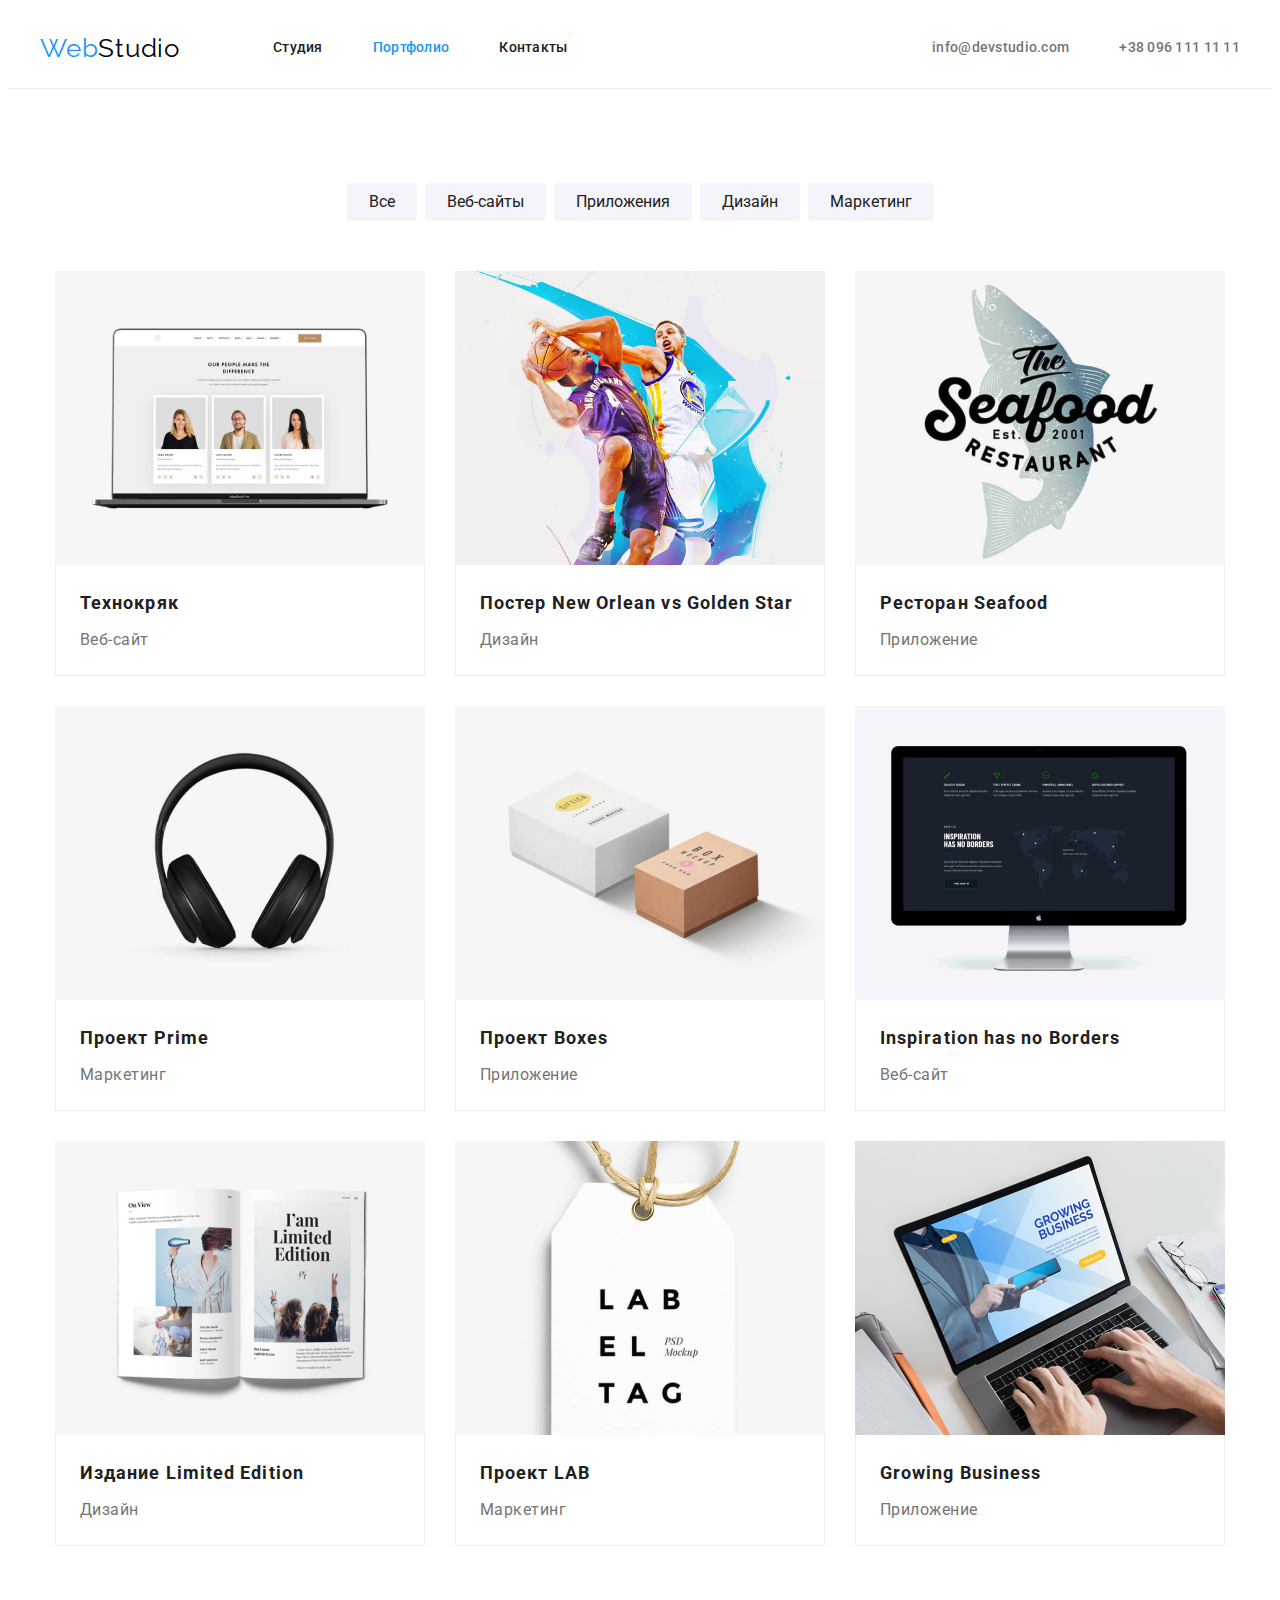
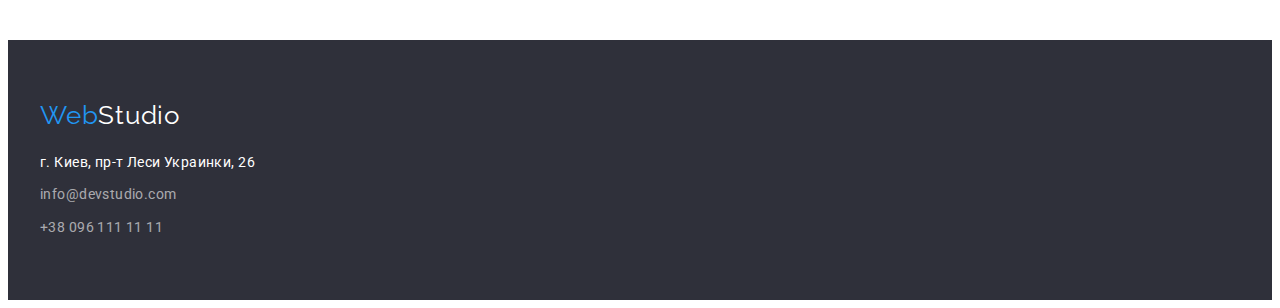
==== portfolio.html @ bc1246f4 "Files from previous homework" ====
<!DOCTYPE html>
<html lang="ru">

<head>
    <meta charset="UTF-8">
    <meta http-equiv="X-UA-Compatible" content="IE=edge">
    <meta name="viewport" content="width=device-width, initial-scale=1.0">
    <title>Webstudio</title>
    <link rel="stylesheet" href="https://cdnjs.cloudflare.com/ajax/libs/modern-normalize/1.0.0/modern-normalize.min.css"
        integrity="sha512-ISS7cAi1PEhQ8jnbJpJZMd29NlhNj4AWYyLOSp2CE/CsHxTCu+r+t0D2yoJudVrd0/8fTVPUVDzY5Tvli75u/g=="
        crossorigin="anonymous" />
    <link rel="preconnect" href="https://fonts.gstatic.com">
    <link href="https://fonts.googleapis.com/css2?family=Raleway:wght@700&family=Roboto:wght@400;500;700;900&display=swap"
        rel="stylesheet">
    <link rel="stylesheet" href="./css/styles.css">
</head>

<body>
    <header class="header">
        <!-- Navigation section -->
        <div class="header-container container">
            <nav class="navigation">
                <a class="logo link" lang="en" href="/">Web<span class="logo-top">Studio</span></a>
    
                <ul class="menu list">
                    <li class="menu-item current"><a class="menu-link link" href="./index.html">Студия</a></li>
                    <li class="menu-item current"><a class="menu-link link current" href="./portfolio.html">Портфолио</a></li>
                    <li class="menu-item current"><a class="menu-link link" href="">Контакты</a></li>
                </ul>
            </nav>
    
            <!-- Contact section -->
            <ul class="header-contacts list">
                <li class="header-contact-list"><a class="menu-link header-contact-links link"
                        href="mailto:info@devstudio.com">info@devstudio.com</a></li>
                <li class="header-contact-list"><a class="menu-link header-contact-links link" href="tel:+380961111111">+38
                        096 111 11 11</a></li>
            </ul>
        </div>
    </header>

    <main>
        <section class="section">
            <h1 class="visually-hidden">Фильтры</h1>
            <div class="portfolio-section container">
                <!-- Radio button section -->
                <ul class="radio-buttons-list list">
                    <li class="radio-button-item"><button class="r-button buttons" type="button">Все</button></li>
                    <li class="radio-button-item"><button class="r-button buttons" type="button">Веб-сайты</button></li>
                    <li class="radio-button-item"><button class="r-button buttons" type="button">Приложения</button></li>
                    <li class="radio-button-item"><button class="r-button buttons" type="button">Дизайн</button></li>
                    <li class="radio-button-item"><button class="r-button buttons" type="button">Маркетинг</button></li>
                </ul>

                <!-- Portfolio section -->
                    <ul class="portfolio-list list">
                        <li class="portfolio-item">
                            <a class="portfolio-link link" href="">
                                <img src="./images/portfolio/techno.jpg" alt="Технокряк" width="370" height="295">
                                    <div class="description">
                                        <h2 class="portfolio-title">Технокряк</h2>
                                        <p class="portfolio-p">Веб-сайт</p>
                                    </div>
                            </a>
                        </li>
                        <li class="portfolio-item">
                            <a class="portfolio-link link" href="">
                                <img src="./images/portfolio/poster.jpg" alt="Постер" width="370" height="295">
                                    <div class="description">
                                        <h2 class="portfolio-title">Постер New Orlean vs Golden Star</h2>
                                        <p class="portfolio-p">Дизайн</p>
                                    </div>
                            </a>
                        </li>
                        <li class="portfolio-item">
                            <a class="portfolio-link link" href="">
                                <img src="./images/portfolio/seafood.jpg" alt="Морская еда" width="370" height="295">
                                    <div class="description">
                                        <h2 class="portfolio-title">Ресторан Seafood</h2>
                                        <p class="portfolio-p">Приложение</p>
                                    </div>
                                    </a>
                        </li>
                        <li class="portfolio-item">
                            <a class="portfolio-link link" href="">
                                <img src="./images/portfolio/headphones.jpg" alt="Наушники" width="370" height="295">
                                    <div class="description">
                                        <h2 class="portfolio-title">Проект Prime</h2>
                                        <p class="portfolio-p">Маркетинг</p>
                                    </div>
                                    </a>
                        </li>
                        <li class="portfolio-item">
                            <a class="portfolio-link link" href="">
                                <img src="./images/portfolio/box.jpg" alt="Коробки" width="370" height="295">
                                    <div class="description">
                                        <h2 class="portfolio-title">Проект Boxes</h2>
                                        <p class="portfolio-p">Приложение</p>
                                    </div>
                            </a>
                        </li>
                        <li class="portfolio-item">
                            <a class="portfolio-link link" href="">
                                <img src="./images/portfolio/tv.jpg" alt="Телевизор" width="370" height="295">
                                    <div class="description">
                                        <h2 class="portfolio-title">Inspiration has no Borders</h2>
                                        <p class="portfolio-p">Веб-сайт</p>
                                    </div>
                            </a>
                        </li>
                        <li class="portfolio-item">
                            <a class="portfolio-link link" href="">
                                <img src="./images/portfolio/book.jpg" alt="Книга" width="370" height="295">
                                    <div class="description">
                                        <h2 class="portfolio-title">Издание Limited Edition</h2>
                                        <p class="portfolio-p">Дизайн</p>
                                    </div>
                            </a>
                        </li>
                        <li class="portfolio-item">
                            <a class="portfolio-link link" href="">
                                <img src="./images/portfolio/tag.jpg" alt="Тег" width="370" height="295">
                                    <div class="description">
                                        <h2 class="portfolio-title">Проект LAB</h2>
                                        <p class="portfolio-p">Маркетинг</p>
                                    </div>
                            </a>
                        </li>
                        <li class="portfolio-item">
                            <a class="portfolio-link link" href="">
                                <img src="./images/portfolio/laptop.jpg" alt="Лаптоп" width="370" height="295">
                                    <div class="description">
                                        <h2 class="portfolio-title">Growing Business</h2>
                                        <p class="portfolio-p">Приложение</p>
                                    </div>                               
                            </a>
                        </li>
                    </ul>
            </div>
        </section>

    </main>

    <footer class="footer">
        <div class="container footer-container">
            <a class="logo link" lang="en" href="/">Web<span class="logo-bottom">Studio</span></a>

            <!-- Address section -->
            <address class="address">
                <p class="p-footer">г. Киев, пр-т Леси Украинки, 26</p>
                <ul class="list footer-margin">
                    <li>
                        <a class="footer-contact-links link" href="mailto:info@devstudio.com">info@devstudio.com</a>
                    </li>
                    <li class="footer-margin">
                        <a class="footer-contact-links link" href="tel:+380961111111">+38 096 111 11 11</a>
                    </li>
                </ul>
            </address>
        </div>
    </footer>

</body>
</html>
---- css/styles.css ----
h1,
h2,
h3,
h4,
h5,
h6,
p {
  margin-top: 0;
  margin-bottom: 0;
}

ul,
ol {
  margin-bottom: 0;
  margin-top: 0;
  padding-left: 0;
}

img {
  display: block;
  max-width: 100%;
  height: auto;
}

:root {
  /* fonts */
  --primary-font: "Roboto", sans-serif;
  --secondary-font: "Raleway", sans-serif;
  --main-font-size: 14px;
  --secondary-font-size: 16px;
  /* colors */
  --primary-text-color: #212121;
  --secondary-text-color: #757575;
  --h1-button-text-color: #ffffff;
  --accent-color: #2196f3;
  --background-color: #e5e5e5;
  --hero-footer-background: #2f303a;
  --radio-button-section-background: #f5f4fa;
  --footer-contact-link-color: rgba(255, 255, 255, 0.6);
  --logo-top-color: #000000;
  --header-border-color: #ececec;
  --button-shaddow: 0px 4px 4px rgba(0, 0, 0, 0.15);
}

body {
  font-family: var(--primary-font);
  font-size: var(--main-font-size);
  color: var(--background-color);
}

/* ======== COMPONENTS ======== */

.list {
  list-style-type: none;
}

.link {
  text-decoration: none;
}

.section {
  padding-top: 94px;
  padding-bottom: 94px;
}

.margins:not(:last-child) {
  margin-right: 30px;
}

.visually-hidden {
  position: absolute;
  width: 1px;
  height: 1px;
  margin: -1px;
  border: 0;
  padding: 0;

  white-space: nowrap;
  clip-path: inset(100%);
  clip: rect(0 0 0 0);
  overflow: hidden;
}

/* ======== END COMPONENTS ======== */

/* HEADER */

.header {
  border-bottom: 1px solid var(--header-border-color);
  background-color: var(--h1-button-text-color);
}

.container {
  margin: 0 auto;
  width: 1200px;
  padding-left: 15px;
  padding-right: 15px;
}

.header-container {
  display: flex;
  align-items: center;
  justify-content: space-between;
}

/* ======== LOGO ======== */

.logo {
  font-family: var(--secondary-font);
  font-size: 26px;
  line-height: 1.19;
  letter-spacing: 0.03em;
  margin-right: 93px;
  color: var(--accent-color);
}

.footer-container > .logo {
  margin-right: 0;
}

.logo-top {
  color: var(--logo-top-color);
}

.logo-bottom {
  color: var(--h1-button-text-color);
}

/* ======== END LOGO ======== */

/* ======== NAVIGATION ======== */

.navigation {
  display: flex;
  align-items: center;
}

.menu {
  display: flex;
  align-items: center;
}

.menu-link {
  display: block;
  font-family: var(--primary-font);
  font-weight: 500;
  line-height: 1.14;
  letter-spacing: 0.02em;
  padding: 32px 0;
  color: var(--primary-text-color);
}

.menu-item:not(:last-child) {
  margin-right: 50px;
}

.menu-link:hover,
.menu-link:focus {
  color: var(--accent-color);
}

.menu-item .link.current {
  color: var(--accent-color);
}

/* ======== CONTACTS ======== */

.header-contacts {
  display: flex;
}

.header-contact-list:not(:last-child) {
  margin-right: 50px;
}

.header-contact-links {
  color: var(--secondary-text-color);
}

/* ======== END CONTACTS ======== */
/* END HEADER */

/* ======== BUTTONS ======== */

.buttons {
  font-family: inherit;
  font-size: var(--secondary-font-size);
  border-radius: 4px;
}

.button:hover,
.button:focus {
  color: var(--accent-color);
}

/* ======== END BUTTONS ======== */

/* ======== HERO SECTION ======== */

.hero > .container {
  display: flex;
  flex-direction: column;
  justify-content: center;
  align-items: center;
}

.hero {
  /* display: flex;
  justify-content: center;
  text-align: center;
  align-items: center; */
  padding-top: 200px;
  padding-bottom: 200px;
  background: var(--hero-footer-background);
}

/* .hero > .container {
  display: block;
} */

.hero-title {
  width: 696px;
  font-weight: 900;
  font-size: 44px;
  line-height: 1.4;
  text-align: center;
  letter-spacing: 0.06em;
  text-transform: uppercase;
  color: var(--h1-button-text-color);
}

.modal-btn {
  line-height: 1.88;
  letter-spacing: 0.06em;
  padding: 10px 32px;
  margin-top: 30px;

  border-radius: 4px;
  color: var(--h1-button-text-color);
  background: var(--accent-color);
  box-shadow: var(--button-shaddow);
  border: none;
}

/* ======== END HERO SECTION ======== */

/* ======== ADVANTAGE SECTION ======== */

.advantages-list {
  display: flex;
  flex-wrap: wrap;
  align-items: center;
  justify-content: center;
}

.advantages-item {
  width: 270px;
}

.advantages-title {
  line-height: 1.14;
  letter-spacing: 0.03em;
  text-transform: uppercase;
  color: var(--primary-text-color);
}

.advantages-text {
  line-height: 1.7;
  letter-spacing: 0.03em;
  margin-top: 10px;
  color: var(--secondary-text-color);
}
/* ======== END ADVANTAGE SECTION ======== */

/* ======== TASK SECTION ======== */

.task {
  padding-bottom: 94px;
}

.task-title {
  font-size: 36px;
  line-height: 1.17;
  letter-spacing: 0.03em;
  text-align: center;
  color: var(--primary-text-color);
}

.task-list {
  display: flex;
  flex-wrap: wrap;
  justify-content: center;
  margin-left: auto;
  margin-right: auto;
  margin-top: 50px;
}

.task-item {
  width: 370px;
}

/* ======== OUR TEAM SECTION ======== */

.our-team-section {
  background: var(--radio-button-section-background);
}

.card-team-description {
  padding-top: 30px;
  padding-bottom: 30px;
}

.our-team-title {
  font-size: 36px;
  line-height: 1.17;
  letter-spacing: 0.03em;
  text-align: center;
  margin-bottom: 50px;
  color: var(--primary-text-color);
}

.team-list {
  display: flex;
  flex-wrap: wrap;
  justify-content: center;
  align-items: center;
  margin-left: -30px;
  margin-top: -30px;
}

.team-item {
  width: 270px;
  margin-left: 30px;
  margin-top: 30px;
  background-color: var(--h1-button-text-color);
  box-shadow: 0px 1px 3px rgba(0, 0, 0, 0.12), 0px 1px 1px rgba(0, 0, 0, 0.14),
    0px 2px 1px rgba(0, 0, 0, 0.2);
  border-radius: 0px 0px 4px 4px;
}

.team-text {
  font-size: var(--secondary-font-size);
  line-height: 1.19;
  text-align: center;
  letter-spacing: 0.03em;
}

.team-title-name {
  font-weight: 500;
  color: var(--primary-text-color);
}

.team-description {
  margin-top: 10px;
  color: var(--secondary-text-color);
}
/* ======== END OUR TEAM SECTION ======== */

/* ======== FOOTER ======== */

.footer {
  background: var(--hero-footer-background);
}

.footer-container {
  padding: 60px 15px;
}

.address {
  margin-top: 20px;
  font-style: normal;
}

.footer-margin {
  margin-top: 9px;
}

.p-footer {
  line-height: 1.7;
  letter-spacing: 0.03em;
  color: var(--h1-button-text-color);
}

.footer-contact-links {
  line-height: 1.7;
  letter-spacing: 0.03em;
  margin-top: 9px;
  color: var(--footer-contact-link-color);
}

.footer-contact-links:hover,
.footer-contact-links:focus {
  color: var(--accent-color);
}

/* ======== END FOOTER ======== */

/* PORTTFOLIO CSS */
/* ======== Radio button section ======== */

.radio-buttons-list {
  display: flex;
  flex-wrap: wrap;
  justify-content: center;
}

/* .radio-button-item {
  display: inline;
} */

.radio-button-item:not(:last-child) {
  margin-right: 8px;
}

.r-button {
  cursor: pointer;
  line-height: 1.63;
  padding: 6px 22px;
  background: var(--radio-button-section-background);
  border: none;
  color: var(--primary-text-color);
}

.r-button:hover,
.r-button:focus {
  background: var(--accent-color);
  color: var(--h1-button-text-color);
}

.r-button .link:active,
.r-button .link:visited {
  color: var(--accent-color);
}

/* ======== Radio button section END ======== */

/* ======== Portfolio section ======== */

.portfolio-section {
  display: flex;
  justify-content: center;
  flex-direction: column;
  align-items: center;
}

.portfolio-list {
  display: flex;
  flex-wrap: wrap;
  justify-content: center;
  flex-basis: calc((100% - 60px) / 3);
  margin-top: 50px;
}

.portfolio-item {
  width: 370px;
  margin-right: 30px;
  margin-bottom: 30px;
}

.portfolio-item:nth-child(3n) {
  margin-right: 0;
}

.portfolio-item:nth-last-child(-n + 3) {
  margin-bottom: 0;
}

.description {
  padding: 20px 24px;
  border: 1px solid #eeeeee;
  border-top: none;
}

.portfolio-title {
  color: var(--primary-text-color);
  font-weight: 700px;
  font-size: 18px;
  line-height: 2;
  letter-spacing: 0.06em;
}

.portfolio-p {
  margin-top: 4px;
  font-size: var(--secondary-font-size);
  line-height: 1.87;
  letter-spacing: 0.03em;
  color: var(--secondary-text-color);
}

/* width: 1200px;
  padding-left: 15px;
  padding-right: 15px;
  margin-left: auto;
  margin-right: auto; */

/* ======== Portfolio section END ======== */
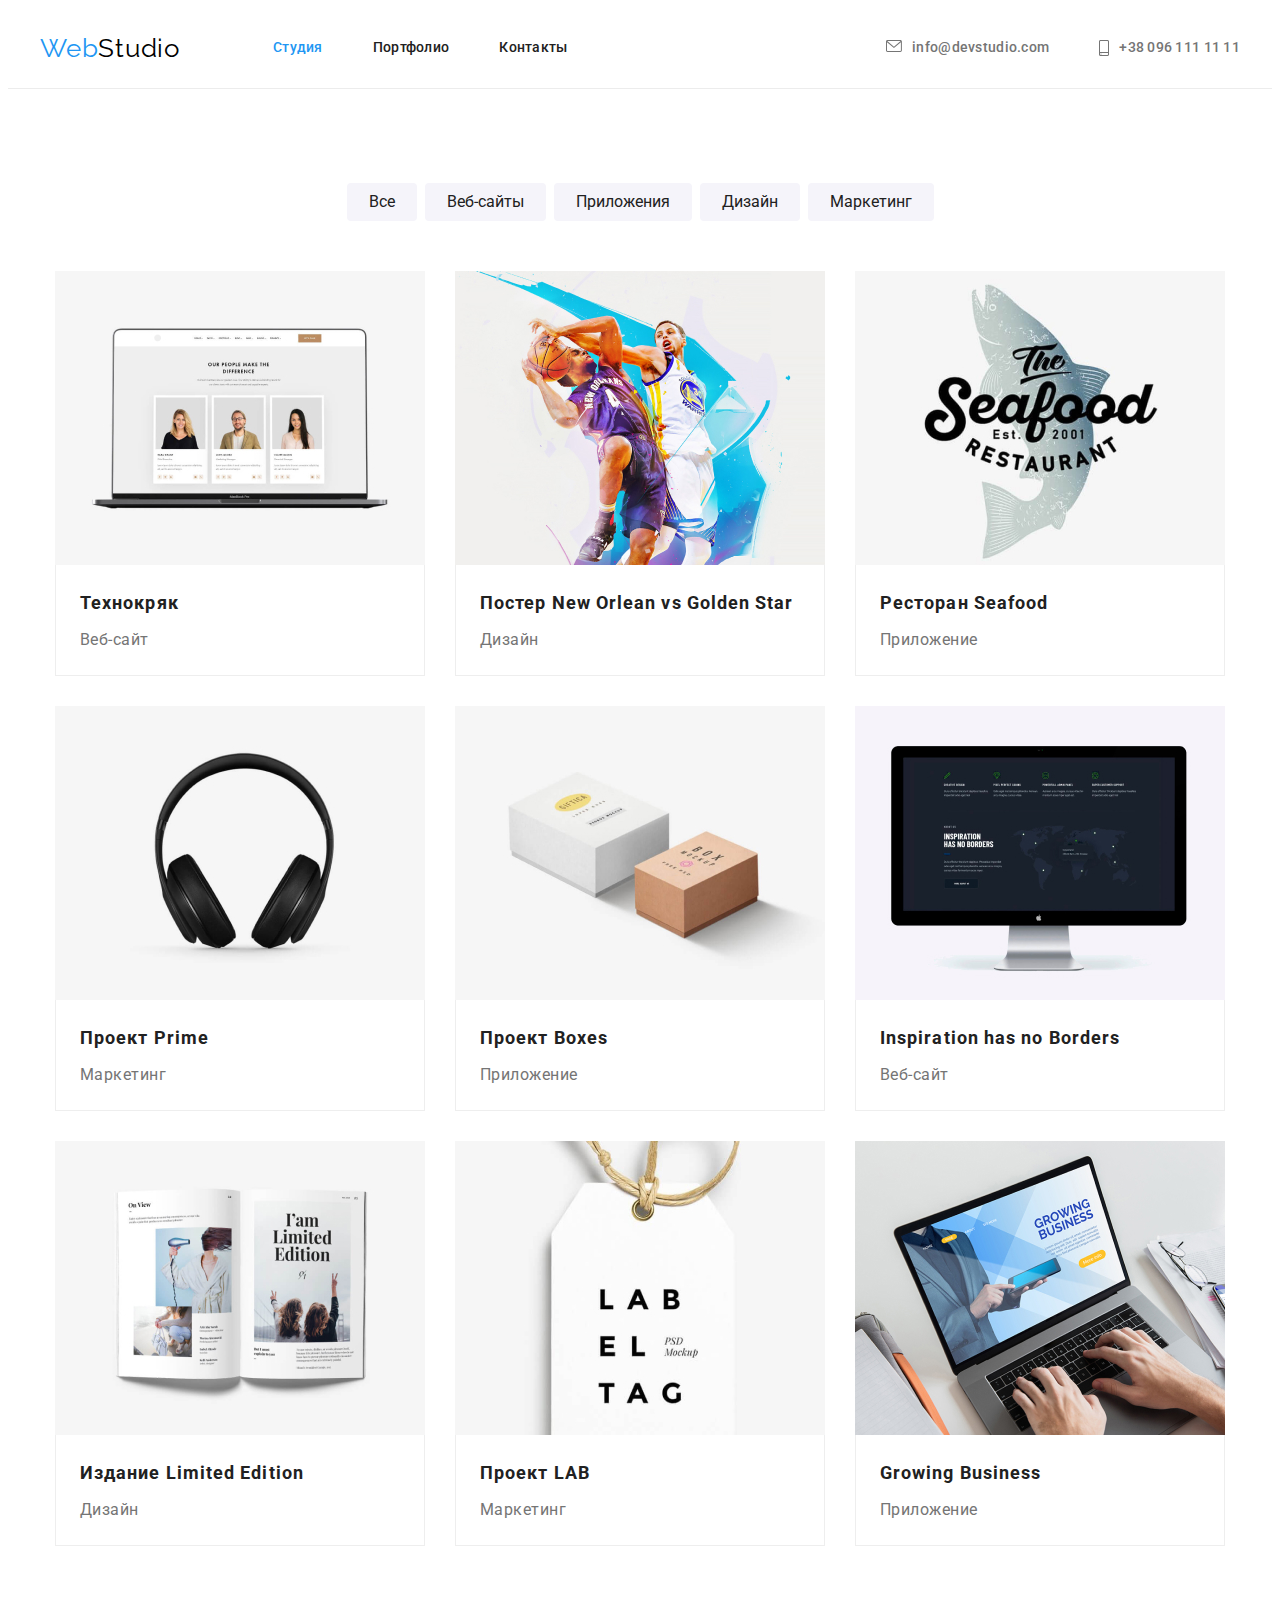
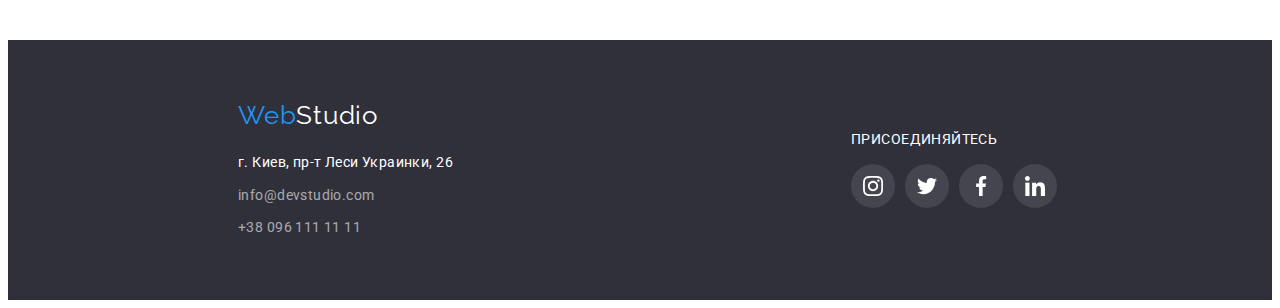
==== commit 7784d3d0: "Создает векторную графику и элементы декораций" ====
--- a/portfolio.html
+++ b/portfolio.html
@@ -23,18 +23,23 @@
                 <a class="logo link" lang="en" href="/">Web<span class="logo-top">Studio</span></a>
     
                 <ul class="menu list">
-                    <li class="menu-item current"><a class="menu-link link" href="./index.html">Студия</a></li>
-                    <li class="menu-item current"><a class="menu-link link current" href="./portfolio.html">Портфолио</a></li>
+                    <li class="menu-item current"><a class="menu-link link current" href="">Студия</a></li>
+                    <li class="menu-item current"><a class="menu-link link" href="./portfolio.html">Портфолио</a></li>
                     <li class="menu-item current"><a class="menu-link link" href="">Контакты</a></li>
                 </ul>
             </nav>
     
             <!-- Contact section -->
             <ul class="header-contacts list">
-                <li class="header-contact-list"><a class="menu-link header-contact-links link"
-                        href="mailto:info@devstudio.com">info@devstudio.com</a></li>
-                <li class="header-contact-list"><a class="menu-link header-contact-links link" href="tel:+380961111111">+38
-                        096 111 11 11</a></li>
+                <li class="header-contact-list"><a class="menu-link header-contact-links link email-link"
+                        href="mailto:info@devstudio.com">
+                        <svg class="nav-icon-mail">
+                            <use href="./images/icons.svg/symbol-defs.svg#envelope-icon" width="16" height="12"></use>
+                        </svg>info@devstudio.com</a></li>
+                <li class="header-contact-list"><a class="menu-link header-contact-links link tel-link"
+                        href="tel:+380961111111"><svg class="nav-icon-tel">
+                            <use href="./images/icons.svg/symbol-defs.svg#smartphone" width="10" height="16"></use>
+                        </svg>+38 096 111 11 11</a></li>
             </ul>
         </div>
     </header>
@@ -141,24 +146,53 @@
 
     </main>
 
-    <footer class="footer">
-        <div class="container footer-container">
-            <a class="logo link" lang="en" href="/">Web<span class="logo-bottom">Studio</span></a>
+<footer class="footer">
+    <div class="container footer-container">
+        <a class="logo link" lang="en" href="/">Web<span class="logo-bottom">Studio</span></a>
 
-            <!-- Address section -->
-            <address class="address">
-                <p class="p-footer">г. Киев, пр-т Леси Украинки, 26</p>
-                <ul class="list footer-margin">
-                    <li>
-                        <a class="footer-contact-links link" href="mailto:info@devstudio.com">info@devstudio.com</a>
-                    </li>
-                    <li class="footer-margin">
-                        <a class="footer-contact-links link" href="tel:+380961111111">+38 096 111 11 11</a>
-                    </li>
-                </ul>
-            </address>
-        </div>
-    </footer>
+        <!-- Address section -->
+        <address class="address">
+            <p class="p-footer">г. Киев, пр-т Леси Украинки, 26</p>
+            <ul class="list footer-margin">
+                <li>
+                    <a class="footer-contact-links link" href="mailto:info@devstudio.com">info@devstudio.com</a>
+                </li>
+                <li class="footer-margin">
+                    <a class="footer-contact-links link" href="tel:+380961111111">+38 096 111 11 11</a>
+                </li>
+            </ul>
+        </address>
+    </div>
+
+    <div class="footer-social">
+        <p class="footer-social-title">Присоединяйтесь</p>
+        <ul class="social-list footer-social-list list">
+            <li class="social-list-item">
+                <a href="" class="social-list-link footer-social-link link">
+                    <svg class="social-list-icon footer-social-icon">
+                        <use href="./images/icons.svg/symbol-defs.svg#instagram" width="20px" height="20px"></use>
+                    </svg>
+                </a>
+                <a href="" class="social-list-link footer-social-link link">
+                    <svg class="social-list-icon footer-social-icon">
+                        <use href="./images/icons.svg/symbol-defs.svg#twitter" width="20px" height="20px"></use>
+                    </svg>
+                </a>
+                <a href="" class="social-list-link footer-social-link link">
+                    <svg class="social-list-icon footer-social-icon">
+                        <use href="./images/icons.svg/symbol-defs.svg#facebook" width="20px" height="20px"></use>
+                    </svg>
+                </a>
+                <a href="" class="social-list-link footer-social-link link">
+                    <svg class="social-list-icon footer-social-icon">
+                        <use href="./images/icons.svg/symbol-defs.svg#linkedin" width="20px" height="20px"></use>
+                    </svg>
+                </a>
+            </li>
+        </ul>
+    </div>
+    </div>
+</footer>
 
 </body>
 </html>--- a/css/styles.css
+++ b/css/styles.css
@@ -36,6 +36,7 @@
   --background-color: #e5e5e5;
   --hero-footer-background: #2f303a;
   --radio-button-section-background: #f5f4fa;
+  --icon-color: #afb1b8;
   --footer-contact-link-color: rgba(255, 255, 255, 0.6);
   --logo-top-color: #000000;
   --header-border-color: #ececec;
@@ -173,9 +174,34 @@
   margin-right: 50px;
 }
 
+.nav-icon-mail {
+  margin-right: 10px;
+  width: 16px;
+  height: 12px;
+  fill: currentColor;
+}
+
+.nav-icon-tel {
+  margin-right: 10px;
+  width: 10px;
+  height: 16px;
+  fill: currentColor;
+}
+
 .header-contact-links {
+  display: flex;
   color: var(--secondary-text-color);
 }
+
+.header-contact-links:hover,
+.header-contact-links:focus {
+  fill: var(--accent-color);
+}
+
+/* .email-link:hover,
+.email-link:focus {
+  color: var(--accent-color);
+} */
 
 /* ======== END CONTACTS ======== */
 /* END HEADER */
@@ -205,18 +231,25 @@
 }
 
 .hero {
-  /* display: flex;
-  justify-content: center;
-  text-align: center;
-  align-items: center; */
   padding-top: 200px;
   padding-bottom: 200px;
   background: var(--hero-footer-background);
 }
 
-/* .hero > .container {
-  display: block;
-} */
+.hero-background {
+  max-width: 1600px;
+  height: 600px;
+  margin-left: auto;
+  margin-right: auto;
+  background-image: linear-gradient(
+      rgba(47, 48, 58, 0.4),
+      rgba(47, 48, 58, 0.4)
+    ),
+    url("../images/hero-image.jpg");
+  background-repeat: no-repeat;
+  background-position: center;
+  background-size: cover;
+}
 
 .hero-title {
   width: 696px;
@@ -253,11 +286,45 @@
   justify-content: center;
 }
 
+.advantages-icon {
+  width: 70px;
+  height: 70px;
+}
+
+.advantages-icon-box {
+  display: flex;
+  justify-content: center;
+  align-items: center;
+  width: 270px;
+  height: 120px;
+  background: var(--radio-button-section-background);
+  border-radius: 4px;
+}
+/* 
+.advantages-item::before {
+  content: "";
+  width: 270px;
+  height: 120px;
+  display: block;
+  background-size: contain;
+  background-position: center;
+  background-repeat: no-repeat;
+  background: var(--radio-button-section-background);
+  border-radius: 4px;
+} */
+
+/* .icon-attention::before {
+  background-image: url(./images/icons.svg/symbol-defs.svg#facebook);
+  background-repeat: no-repeat;
+} */
+
 .advantages-item {
   width: 270px;
 }
 
 .advantages-title {
+  margin-top: 30px;
+  font-size: 14px;
   line-height: 1.14;
   letter-spacing: 0.03em;
   text-transform: uppercase;
@@ -310,7 +377,7 @@
   padding-bottom: 30px;
 }
 
-.our-team-title {
+.team-title {
   font-size: 36px;
   line-height: 1.17;
   letter-spacing: 0.03em;
@@ -354,20 +421,121 @@
   margin-top: 10px;
   color: var(--secondary-text-color);
 }
+
+.social-list {
+  margin-top: 16px;
+  padding-left: 32px;
+  padding-right: 32px;
+}
+
+.social-list-item {
+  display: flex;
+  justify-content: space-between;
+  align-items: center;
+}
+
+.social-list-icon {
+  width: 20px;
+  height: 20px;
+  fill: var(--icon-color);
+}
+
+.social-list-link {
+  display: flex;
+  justify-content: center;
+  align-items: center;
+  width: 44px;
+  height: 44px;
+  border-radius: 50%;
+  background-color: var(--h1-button-text-color);
+}
+
+.social-list-link:hover,
+.social-list-link:focus {
+  background-color: var(--accent-color);
+}
+
+.social-list-link:hover .social-list-icon,
+.social-list-link:focus .social-list-icon {
+  fill: var(--h1-button-text-color);
+}
+
 /* ======== END OUR TEAM SECTION ======== */
 
+/* ======== CLIENTS SECTION ======== */
+
+.client-title {
+  font-size: 36px;
+  line-height: 1.17;
+  text-align: center;
+  letter-spacing: 0.03em;
+  color: var(--primary-text-color);
+}
+
+.client {
+  display: flex;
+  flex-wrap: wrap;
+  justify-content: center;
+  align-items: center;
+  margin-top: 50px;
+}
+
+.clients-item {
+  display: flex;
+  justify-content: center;
+  align-items: center;
+  width: 170px;
+  height: 92px;
+  padding: 16px 32px;
+  border: 1px solid var(--icon-color);
+  border-radius: 4px;
+}
+
+.icon-link-clients {
+  display: flex;
+  justify-content: center;
+  align-items: center;
+}
+
+.client-link {
+  display: block;
+}
+
+.icon-link-clients {
+  fill: var(--icon-color);
+}
+
+.client-link:hover,
+.client-link:focus {
+  color: var(--accent-color);
+}
+
+.icon-link-clients:hover,
+.icon-link-clients:focus {
+  fill: currentColor;
+}
+
+/* ======== END OUR TEAM SECTION ======== */
+
 /* ======== FOOTER ======== */
 
 .footer {
+  display: flex;
+  justify-content: start;
+  align-items: center;
+  padding-left: 215px;
+  padding-right: 215px;
   background: var(--hero-footer-background);
 }
 
 .footer-container {
   padding: 60px 15px;
+  margin-right: 70px;
 }
 
 .address {
   margin-top: 20px;
+  margin-right: 0;
   font-style: normal;
 }
 
@@ -391,6 +559,30 @@
 .footer-contact-links:hover,
 .footer-contact-links:focus {
   color: var(--accent-color);
+}
+
+.footer-social > .social-list {
+  padding-left: 0;
+  padding-right: 0;
+}
+
+.footer-social-link:not(:last-child) {
+  margin-right: 10px;
+}
+
+.footer-social-link {
+  background-color: rgba(255, 255, 255, 0.1);
+}
+
+.footer-social-icon {
+  fill: var(--h1-button-text-color);
+}
+
+.footer-social-title {
+  line-height: 1.14;
+  letter-spacing: 0.03em;
+  text-transform: uppercase;
+  color: var(--h1-button-text-color);
 }
 
 /* ======== END FOOTER ======== */
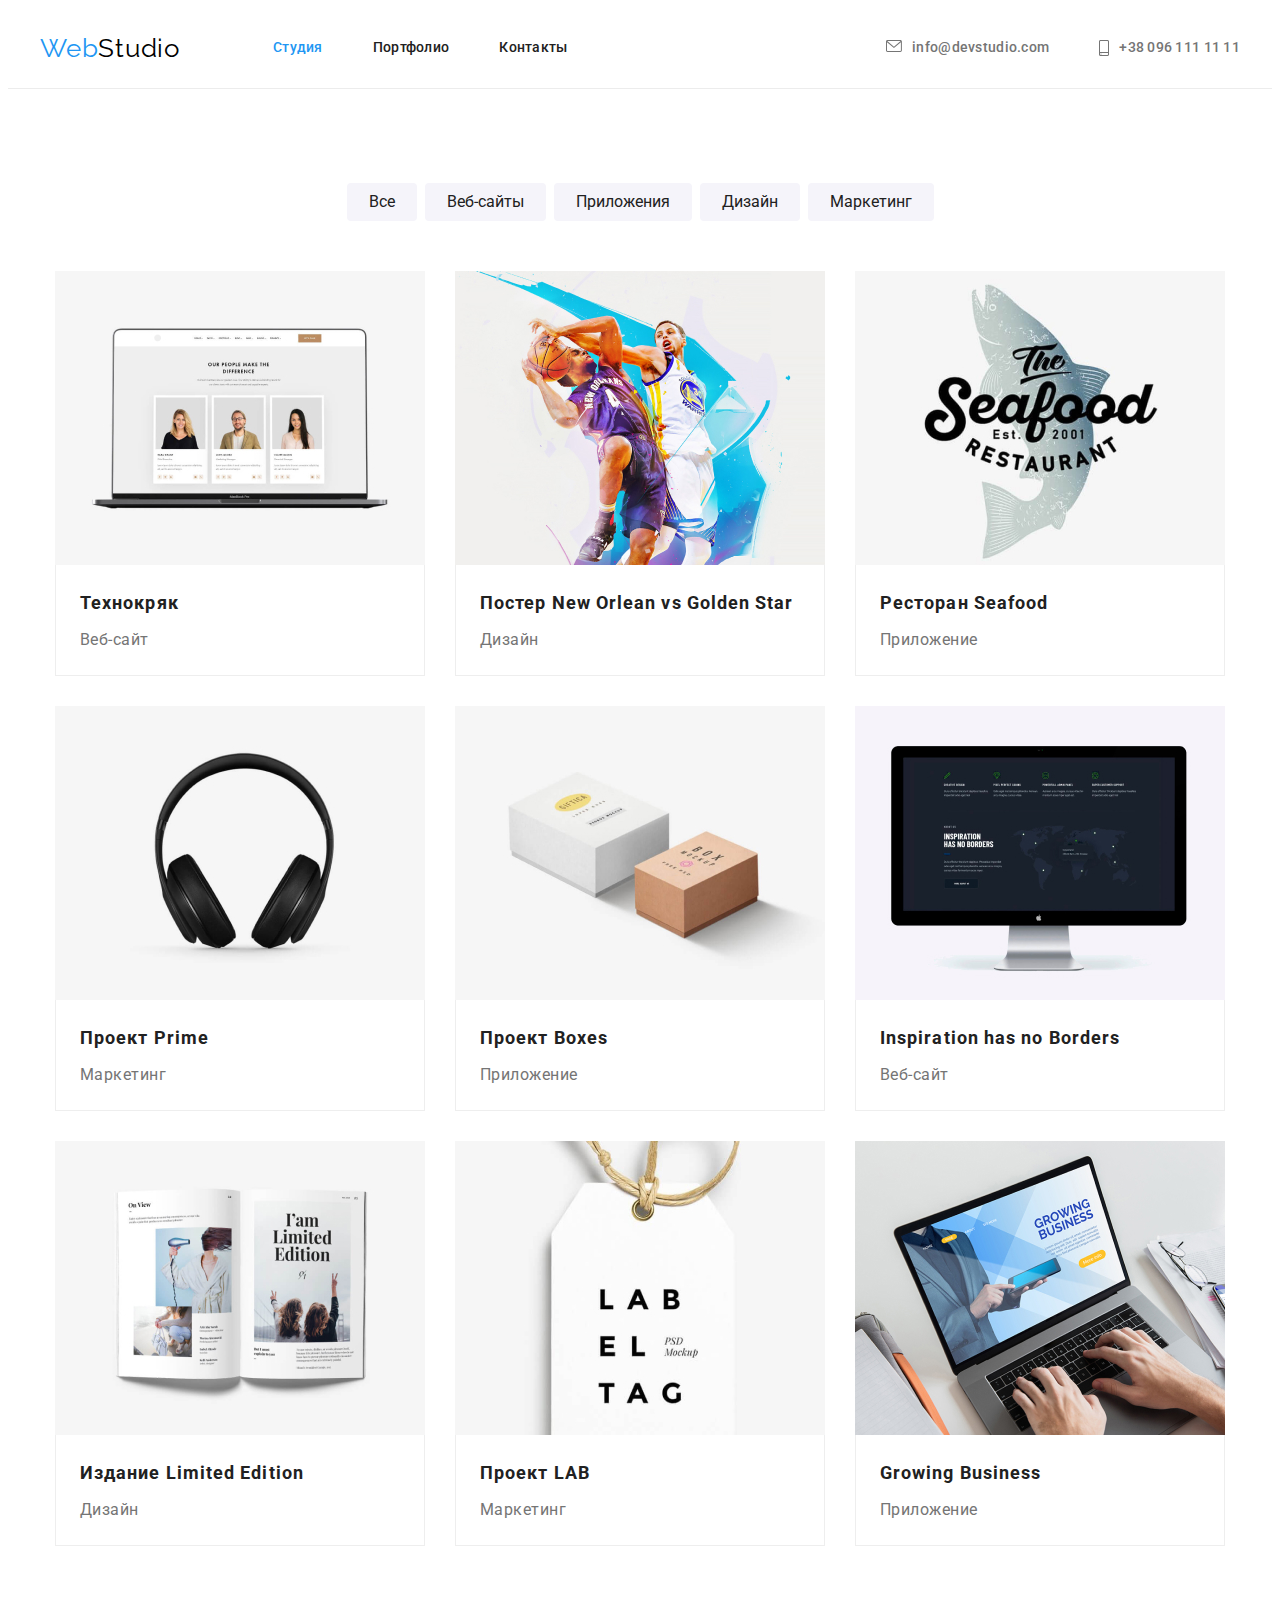
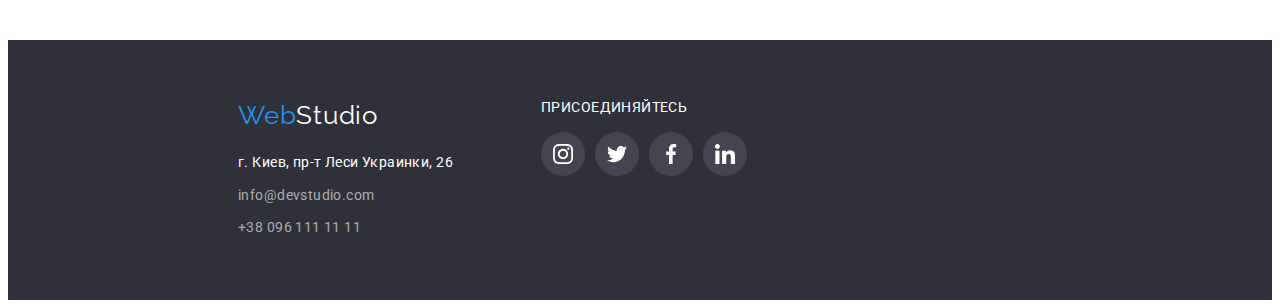
==== commit 3a7753f3: "Исправляет код в footer" ====
--- a/portfolio.html
+++ b/portfolio.html
@@ -148,49 +148,50 @@
 
 <footer class="footer">
     <div class="container footer-container">
-        <a class="logo link" lang="en" href="/">Web<span class="logo-bottom">Studio</span></a>
+        <div class="footer-details">
+            <a class="logo link" lang="en" href="/">Web<span class="logo-bottom">Studio</span></a>
 
-        <!-- Address section -->
-        <address class="address">
-            <p class="p-footer">г. Киев, пр-т Леси Украинки, 26</p>
-            <ul class="list footer-margin">
-                <li>
-                    <a class="footer-contact-links link" href="mailto:info@devstudio.com">info@devstudio.com</a>
-                </li>
-                <li class="footer-margin">
-                    <a class="footer-contact-links link" href="tel:+380961111111">+38 096 111 11 11</a>
+            <!-- Address section -->
+            <address class="address">
+                <p class="p-footer">г. Киев, пр-т Леси Украинки, 26</p>
+                <ul class="list footer-margin">
+                    <li>
+                        <a class="footer-contact-links link" href="mailto:info@devstudio.com">info@devstudio.com</a>
+                    </li>
+                    <li class="footer-margin">
+                        <a class="footer-contact-links link" href="tel:+380961111111">+38 096 111 11 11</a>
+                    </li>
+                </ul>
+            </address>
+        </div>
+
+        <div class="footer-social">
+            <p class="footer-social-title">Присоединяйтесь</p>
+            <ul class="social-list footer-social-list list">
+                <li class="social-list-item">
+                    <a href="" class="social-list-link footer-social-link link">
+                        <svg class="social-list-icon footer-social-icon">
+                            <use href="./images/icons.svg/symbol-defs.svg#instagram" width="20px" height="20px"></use>
+                        </svg>
+                    </a>
+                    <a href="" class="social-list-link footer-social-link link">
+                        <svg class="social-list-icon footer-social-icon">
+                            <use href="./images/icons.svg/symbol-defs.svg#twitter" width="20px" height="20px"></use>
+                        </svg>
+                    </a>
+                    <a href="" class="social-list-link footer-social-link link">
+                        <svg class="social-list-icon footer-social-icon">
+                            <use href="./images/icons.svg/symbol-defs.svg#facebook" width="20px" height="20px"></use>
+                        </svg>
+                    </a>
+                    <a href="" class="social-list-link footer-social-link link">
+                        <svg class="social-list-icon footer-social-icon">
+                            <use href="./images/icons.svg/symbol-defs.svg#linkedin" width="20px" height="20px"></use>
+                        </svg>
+                    </a>
                 </li>
             </ul>
-        </address>
-    </div>
-
-    <div class="footer-social">
-        <p class="footer-social-title">Присоединяйтесь</p>
-        <ul class="social-list footer-social-list list">
-            <li class="social-list-item">
-                <a href="" class="social-list-link footer-social-link link">
-                    <svg class="social-list-icon footer-social-icon">
-                        <use href="./images/icons.svg/symbol-defs.svg#instagram" width="20px" height="20px"></use>
-                    </svg>
-                </a>
-                <a href="" class="social-list-link footer-social-link link">
-                    <svg class="social-list-icon footer-social-icon">
-                        <use href="./images/icons.svg/symbol-defs.svg#twitter" width="20px" height="20px"></use>
-                    </svg>
-                </a>
-                <a href="" class="social-list-link footer-social-link link">
-                    <svg class="social-list-icon footer-social-icon">
-                        <use href="./images/icons.svg/symbol-defs.svg#facebook" width="20px" height="20px"></use>
-                    </svg>
-                </a>
-                <a href="" class="social-list-link footer-social-link link">
-                    <svg class="social-list-icon footer-social-icon">
-                        <use href="./images/icons.svg/symbol-defs.svg#linkedin" width="20px" height="20px"></use>
-                    </svg>
-                </a>
-            </li>
-        </ul>
-    </div>
+        </div>
     </div>
 </footer>
 
--- a/css/styles.css
+++ b/css/styles.css
@@ -520,16 +520,17 @@
 /* ======== FOOTER ======== */
 
 .footer {
-  display: flex;
-  justify-content: start;
-  align-items: center;
   padding-left: 215px;
   padding-right: 215px;
   background: var(--hero-footer-background);
 }
 
 .footer-container {
+  display: flex;
   padding: 60px 15px;
+}
+
+.footer-details {
   margin-right: 70px;
 }
 
@@ -649,6 +650,20 @@
   margin-bottom: 30px;
 }
 
+.portfolio-link:hover,
+.portfolio-link:focus {
+  background: var(--accent-color);
+  color: var(--h1-button-text-color);
+}
+
+/* .portfolio-link:hover,
+.portfolio-link:focus {
+  color: #2196f3;
+  border: 1px solid #eeeeee;
+  box-shadow: 0px 1px 1px rgba(0, 0, 0, 0.12), 0px 4px 4px rgba(0, 0, 0, 0.06),
+    1px 4px 6px rgba(0, 0, 0, 0.16);
+} */
+
 .portfolio-item:nth-child(3n) {
   margin-right: 0;
 }
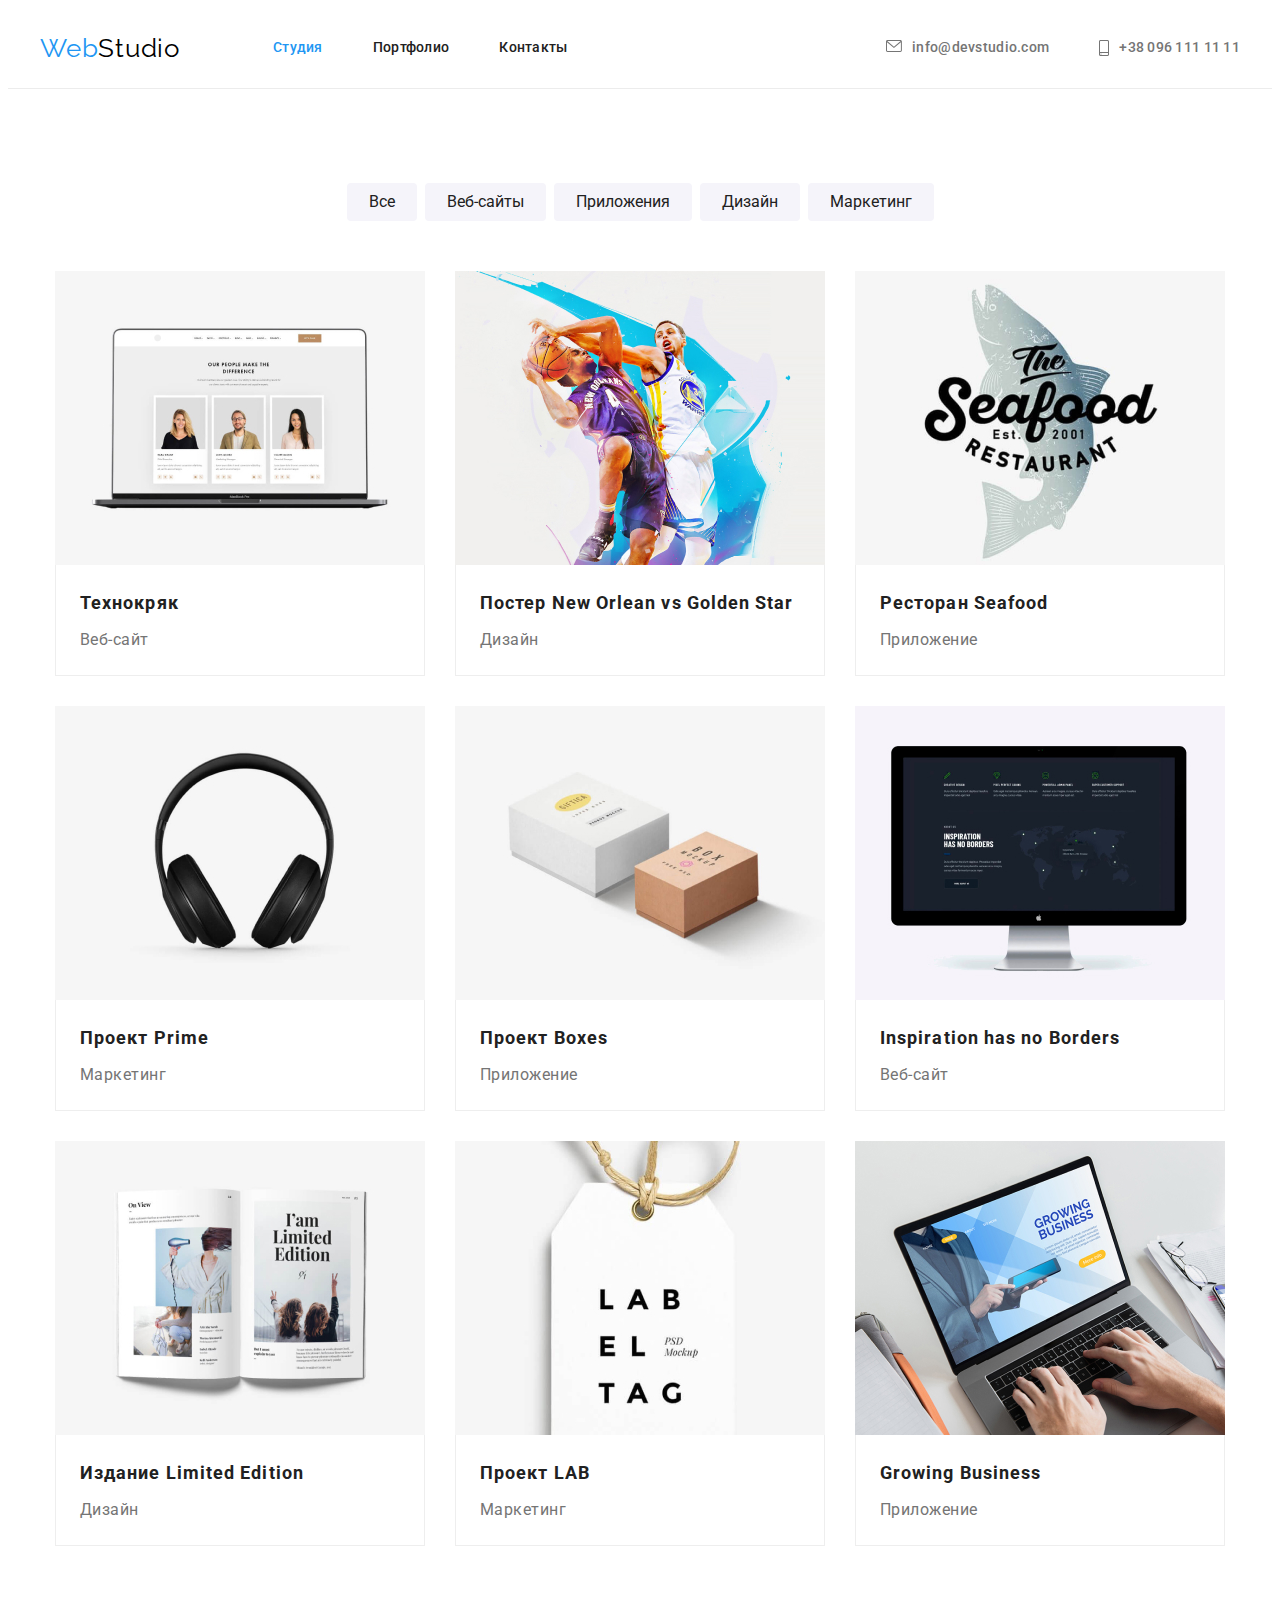
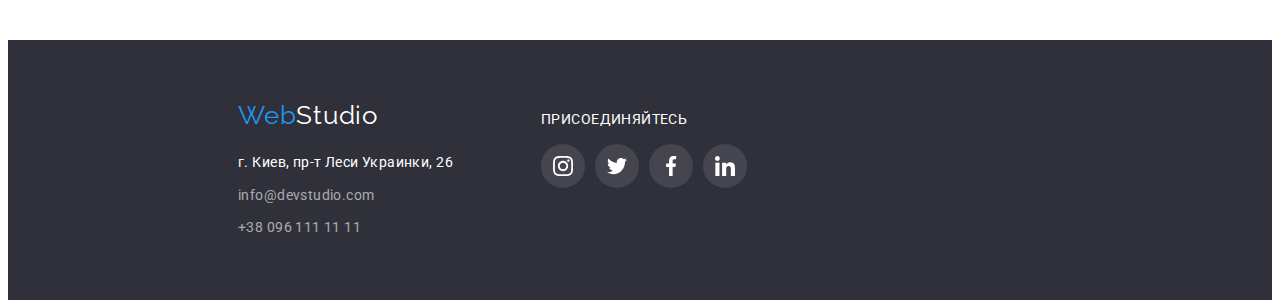
==== commit 6203e6f7: "Исправляет ошибку в футере" ====
--- a/portfolio.html
+++ b/portfolio.html
@@ -146,54 +146,60 @@
 
     </main>
 
-<footer class="footer">
-    <div class="container footer-container">
-        <div class="footer-details">
-            <a class="logo link" lang="en" href="/">Web<span class="logo-bottom">Studio</span></a>
-
-            <!-- Address section -->
-            <address class="address">
-                <p class="p-footer">г. Киев, пр-т Леси Украинки, 26</p>
-                <ul class="list footer-margin">
-                    <li>
-                        <a class="footer-contact-links link" href="mailto:info@devstudio.com">info@devstudio.com</a>
-                    </li>
-                    <li class="footer-margin">
-                        <a class="footer-contact-links link" href="tel:+380961111111">+38 096 111 11 11</a>
+    <footer class="footer">
+        <div class="container footer-container">
+            <div class="footer-details">
+                <a class="logo link" lang="en" href="/">Web<span class="logo-bottom">Studio</span></a>
+    
+                <!-- Address section -->
+                <address class="address">
+                    <p class="p-footer">г. Киев, пр-т Леси Украинки, 26</p>
+                    <ul class="list footer-margin">
+                        <li>
+                            <a class="footer-contact-links link" href="mailto:info@devstudio.com">info@devstudio.com</a>
+                        </li>
+                        <li class="footer-margin">
+                            <a class="footer-contact-links link" href="tel:+380961111111">+38 096 111 11 11</a>
+                        </li>
+                    </ul>
+                </address>
+            </div>
+    
+            <div class="footer-social">
+                <p class="footer-social-title">Присоединяйтесь</p>
+                <ul class="social-list footer-social-list list">
+                    <li class="social-list-item">
+                        <a href="" class="social-list-link footer-social-link link">
+                            <svg class="social-list-icon footer-social-icon">
+                                <use href="./images/icons.svg/symbol-defs.svg#instagram" width="20px" height="20px"></use>
+                            </svg>
+                        </a>
+                    </li>
+                    <li class="social-list-item">
+                        <a href="" class="social-list-link footer-social-link link">
+                            <svg class="social-list-icon footer-social-icon">
+                                <use href="./images/icons.svg/symbol-defs.svg#twitter" width="20px" height="20px"></use>
+                            </svg>
+                        </a>
+                    </li>
+                    <li class="social-list-item">
+                        <a href="" class="social-list-link footer-social-link link">
+                            <svg class="social-list-icon footer-social-icon">
+                                <use href="./images/icons.svg/symbol-defs.svg#facebook" width="20px" height="20px"></use>
+                            </svg>
+                        </a>
+                    </li>
+                    <li class="social-list-item">
+                        <a href="" class="social-list-link footer-social-link link">
+                            <svg class="social-list-icon footer-social-icon">
+                                <use href="./images/icons.svg/symbol-defs.svg#linkedin" width="20px" height="20px"></use>
+                            </svg>
+                        </a>
                     </li>
                 </ul>
-            </address>
+            </div>
         </div>
-
-        <div class="footer-social">
-            <p class="footer-social-title">Присоединяйтесь</p>
-            <ul class="social-list footer-social-list list">
-                <li class="social-list-item">
-                    <a href="" class="social-list-link footer-social-link link">
-                        <svg class="social-list-icon footer-social-icon">
-                            <use href="./images/icons.svg/symbol-defs.svg#instagram" width="20px" height="20px"></use>
-                        </svg>
-                    </a>
-                    <a href="" class="social-list-link footer-social-link link">
-                        <svg class="social-list-icon footer-social-icon">
-                            <use href="./images/icons.svg/symbol-defs.svg#twitter" width="20px" height="20px"></use>
-                        </svg>
-                    </a>
-                    <a href="" class="social-list-link footer-social-link link">
-                        <svg class="social-list-icon footer-social-icon">
-                            <use href="./images/icons.svg/symbol-defs.svg#facebook" width="20px" height="20px"></use>
-                        </svg>
-                    </a>
-                    <a href="" class="social-list-link footer-social-link link">
-                        <svg class="social-list-icon footer-social-icon">
-                            <use href="./images/icons.svg/symbol-defs.svg#linkedin" width="20px" height="20px"></use>
-                        </svg>
-                    </a>
-                </li>
-            </ul>
-        </div>
-    </div>
-</footer>
+    </footer>
 
 </body>
 </html>--- a/css/styles.css
+++ b/css/styles.css
@@ -36,6 +36,7 @@
   --background-color: #e5e5e5;
   --hero-footer-background: #2f303a;
   --radio-button-section-background: #f5f4fa;
+  --border-color: #eeeeee;
   --icon-color: #afb1b8;
   --footer-contact-link-color: rgba(255, 255, 255, 0.6);
   --logo-top-color: #000000;
@@ -300,23 +301,6 @@
   background: var(--radio-button-section-background);
   border-radius: 4px;
 }
-/* 
-.advantages-item::before {
-  content: "";
-  width: 270px;
-  height: 120px;
-  display: block;
-  background-size: contain;
-  background-position: center;
-  background-repeat: no-repeat;
-  background: var(--radio-button-section-background);
-  border-radius: 4px;
-} */
-
-/* .icon-attention::before {
-  background-image: url(./images/icons.svg/symbol-defs.svg#facebook);
-  background-repeat: no-repeat;
-} */
 
 .advantages-item {
   width: 270px;
@@ -423,6 +407,9 @@
 }
 
 .social-list {
+  display: flex;
+  align-items: center;
+  justify-content: center;
   margin-top: 16px;
   padding-left: 32px;
   padding-right: 32px;
@@ -450,6 +437,10 @@
   background-color: var(--h1-button-text-color);
 }
 
+.social-list-item:not(:last-child) {
+  margin-right: 10px;
+}
+
 .social-list-link:hover,
 .social-list-link:focus {
   background-color: var(--accent-color);
@@ -486,33 +477,28 @@
   align-items: center;
   width: 170px;
   height: 92px;
-  padding: 16px 32px;
   border: 1px solid var(--icon-color);
   border-radius: 4px;
 }
 
-.icon-link-clients {
-  display: flex;
-  justify-content: center;
-  align-items: center;
-}
-
 .client-link {
-  display: block;
+  display: flex;
+  justify-content: center;
+  align-items: center;
 }
 
 .icon-link-clients {
   fill: var(--icon-color);
 }
 
-.client-link:hover,
-.client-link:focus {
-  color: var(--accent-color);
-}
-
-.icon-link-clients:hover,
-.icon-link-clients:focus {
-  fill: currentColor;
+.clients-item:hover,
+.clients-item:focus {
+  border-color: var(--accent-color);
+}
+
+.clients-item:hover .icon-link-clients,
+.clients-item:focus .icon-link-clients {
+  fill: var(--accent-color);
 }
 
 /* ======== END OUR TEAM SECTION ======== */
@@ -527,6 +513,7 @@
 
 .footer-container {
   display: flex;
+  align-items: baseline;
   padding: 60px 15px;
 }
 
@@ -596,10 +583,6 @@
   flex-wrap: wrap;
   justify-content: center;
 }
-
-/* .radio-button-item {
-  display: inline;
-} */
 
 .radio-button-item:not(:last-child) {
   margin-right: 8px;
@@ -618,6 +601,9 @@
 .r-button:focus {
   background: var(--accent-color);
   color: var(--h1-button-text-color);
+  box-shadow: 0px 3px 1px rgba(0, 0, 0, 0.1), 0px 1px 2px rgba(0, 0, 0, 0.08),
+    0px 2px 2px rgba(0, 0, 0, 0.12);
+  border-radius: 4px;
 }
 
 .r-button .link:active,
@@ -650,20 +636,6 @@
   margin-bottom: 30px;
 }
 
-.portfolio-link:hover,
-.portfolio-link:focus {
-  background: var(--accent-color);
-  color: var(--h1-button-text-color);
-}
-
-/* .portfolio-link:hover,
-.portfolio-link:focus {
-  color: #2196f3;
-  border: 1px solid #eeeeee;
-  box-shadow: 0px 1px 1px rgba(0, 0, 0, 0.12), 0px 4px 4px rgba(0, 0, 0, 0.06),
-    1px 4px 6px rgba(0, 0, 0, 0.16);
-} */
-
 .portfolio-item:nth-child(3n) {
   margin-right: 0;
 }
@@ -674,7 +646,7 @@
 
 .description {
   padding: 20px 24px;
-  border: 1px solid #eeeeee;
+  border: 1px solid var(--border-color);
   border-top: none;
 }
 
@@ -694,10 +666,11 @@
   color: var(--secondary-text-color);
 }
 
-/* width: 1200px;
-  padding-left: 15px;
-  padding-right: 15px;
-  margin-left: auto;
-  margin-right: auto; */
+.portfolio-item:hover,
+.portfolio-item:focus {
+  background: var(--h1-button-text-color);
+  box-shadow: 0px 1px 1px rgba(0, 0, 0, 0.12), 0px 4px 4px rgba(0, 0, 0, 0.06),
+    1px 4px 6px rgba(0, 0, 0, 0.16);
+}
 
 /* ======== Portfolio section END ======== */
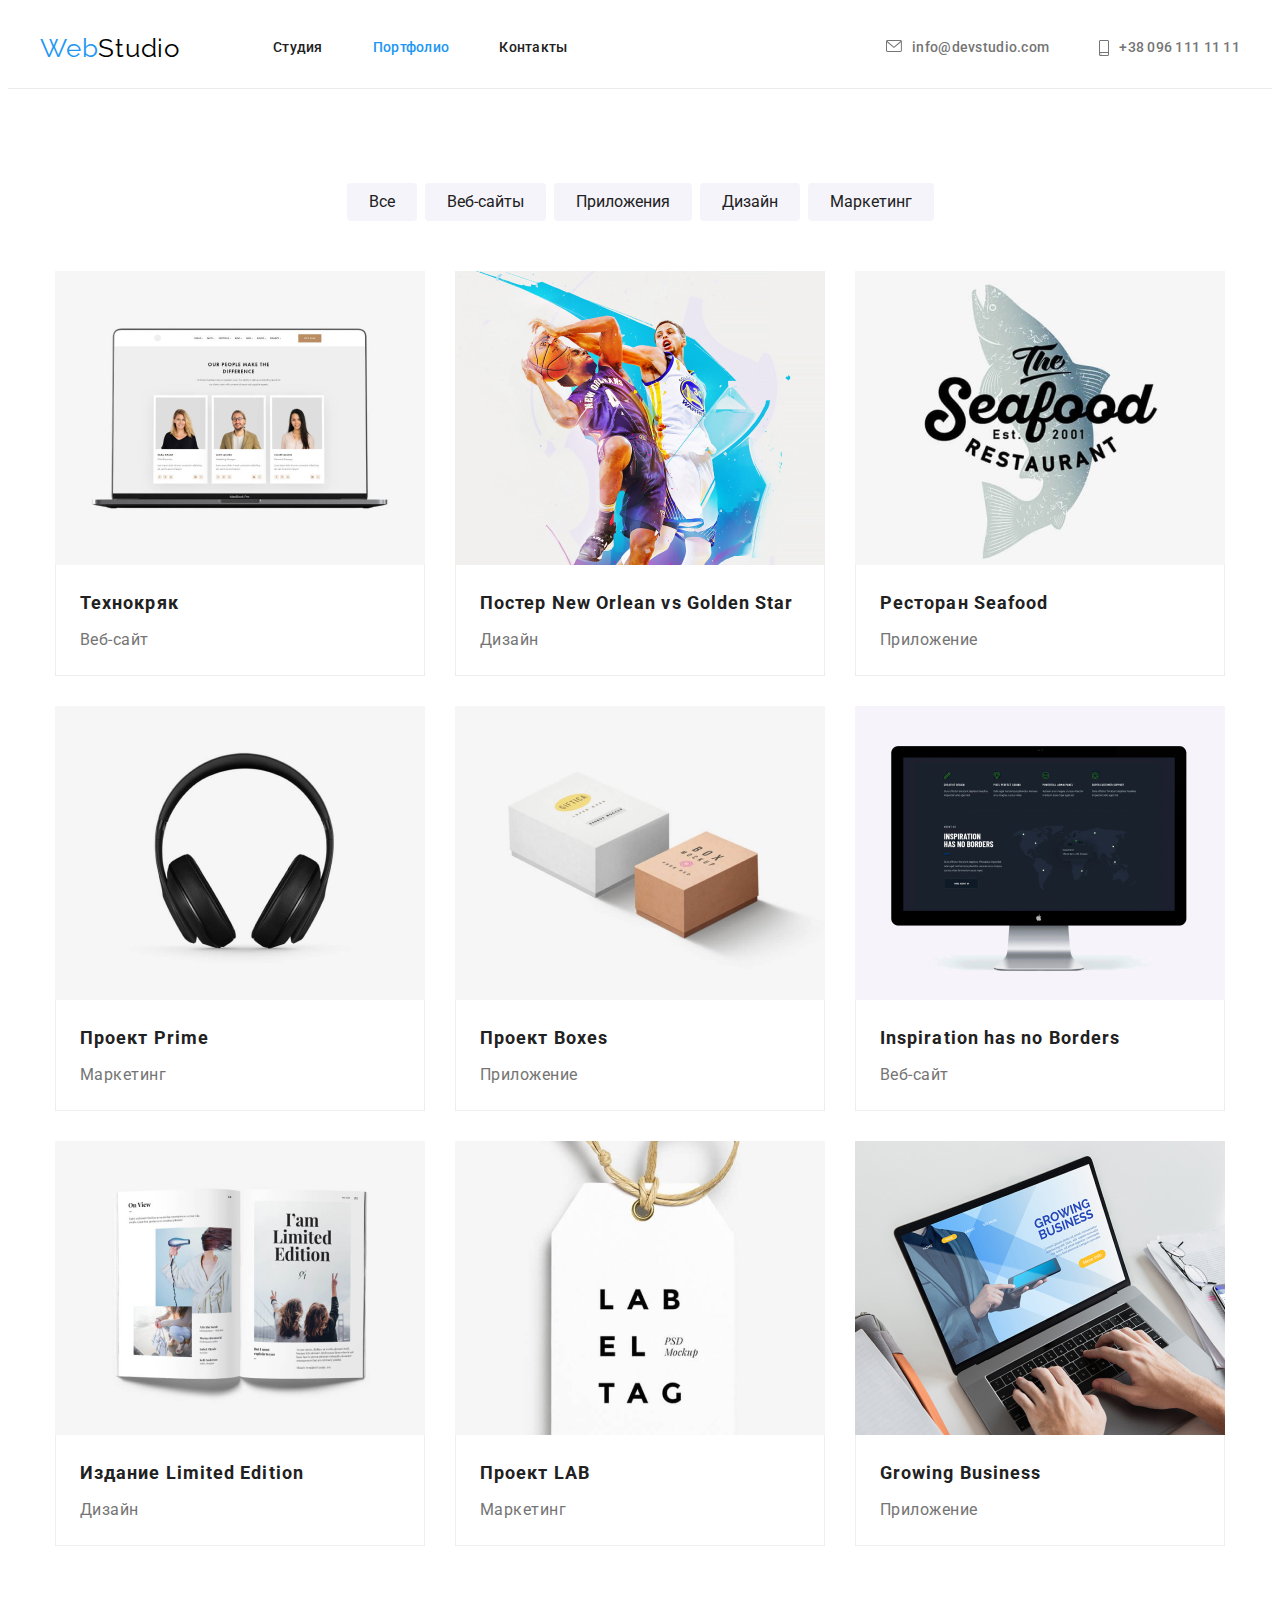
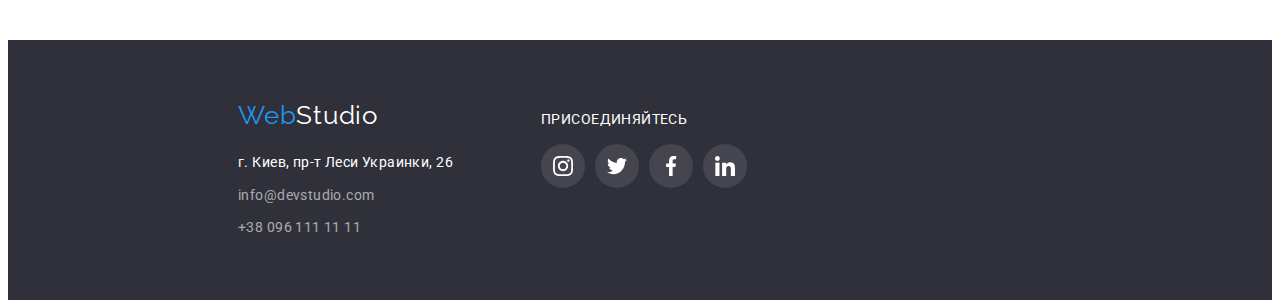
==== commit 719687dd: "Лого отправляет на домашнюю страницу" ====
--- a/portfolio.html
+++ b/portfolio.html
@@ -20,11 +20,11 @@
         <!-- Navigation section -->
         <div class="header-container container">
             <nav class="navigation">
-                <a class="logo link" lang="en" href="/">Web<span class="logo-top">Studio</span></a>
+                <a class="logo link" lang="en" href="./index.html">Web<span class="logo-top">Studio</span></a>
     
                 <ul class="menu list">
-                    <li class="menu-item current"><a class="menu-link link current" href="">Студия</a></li>
-                    <li class="menu-item current"><a class="menu-link link" href="./portfolio.html">Портфолио</a></li>
+                    <li class="menu-item current"><a class="menu-link link" href="./index.html">Студия</a></li>
+                    <li class="menu-item current"><a class="menu-link link current" href="./portfolio.html">Портфолио</a></li>
                     <li class="menu-item current"><a class="menu-link link" href="">Контакты</a></li>
                 </ul>
             </nav>
@@ -149,7 +149,7 @@
     <footer class="footer">
         <div class="container footer-container">
             <div class="footer-details">
-                <a class="logo link" lang="en" href="/">Web<span class="logo-bottom">Studio</span></a>
+                <a class="logo link" lang="en" href="./index.html">Web<span class="logo-bottom">Studio</span></a>
     
                 <!-- Address section -->
                 <address class="address">
--- a/css/styles.css
+++ b/css/styles.css
@@ -199,11 +199,6 @@
   fill: var(--accent-color);
 }
 
-/* .email-link:hover,
-.email-link:focus {
-  color: var(--accent-color);
-} */
-
 /* ======== END CONTACTS ======== */
 /* END HEADER */
 
@@ -475,29 +470,29 @@
   display: flex;
   justify-content: center;
   align-items: center;
+}
+
+.client-link {
+  display: flex;
+  justify-content: center;
+  align-items: center;
   width: 170px;
   height: 92px;
   border: 1px solid var(--icon-color);
   border-radius: 4px;
 }
 
-.client-link {
-  display: flex;
-  justify-content: center;
-  align-items: center;
-}
-
 .icon-link-clients {
   fill: var(--icon-color);
 }
 
-.clients-item:hover,
-.clients-item:focus {
+.client-link:hover,
+.client-link:focus {
   border-color: var(--accent-color);
 }
 
-.clients-item:hover .icon-link-clients,
-.clients-item:focus .icon-link-clients {
+.client-link:hover .icon-link-clients,
+.client-link:focus .icon-link-clients {
   fill: var(--accent-color);
 }
 
@@ -673,4 +668,11 @@
     1px 4px 6px rgba(0, 0, 0, 0.16);
 }
 
+.portfolio-link:hover,
+.portfolio-link:focus {
+  background: var(--h1-button-text-color);
+  box-shadow: 0px 1px 1px rgba(0, 0, 0, 0.12), 0px 4px 4px rgba(0, 0, 0, 0.06),
+    1px 4px 6px rgba(0, 0, 0, 0.16);
+}
+
 /* ======== Portfolio section END ======== */
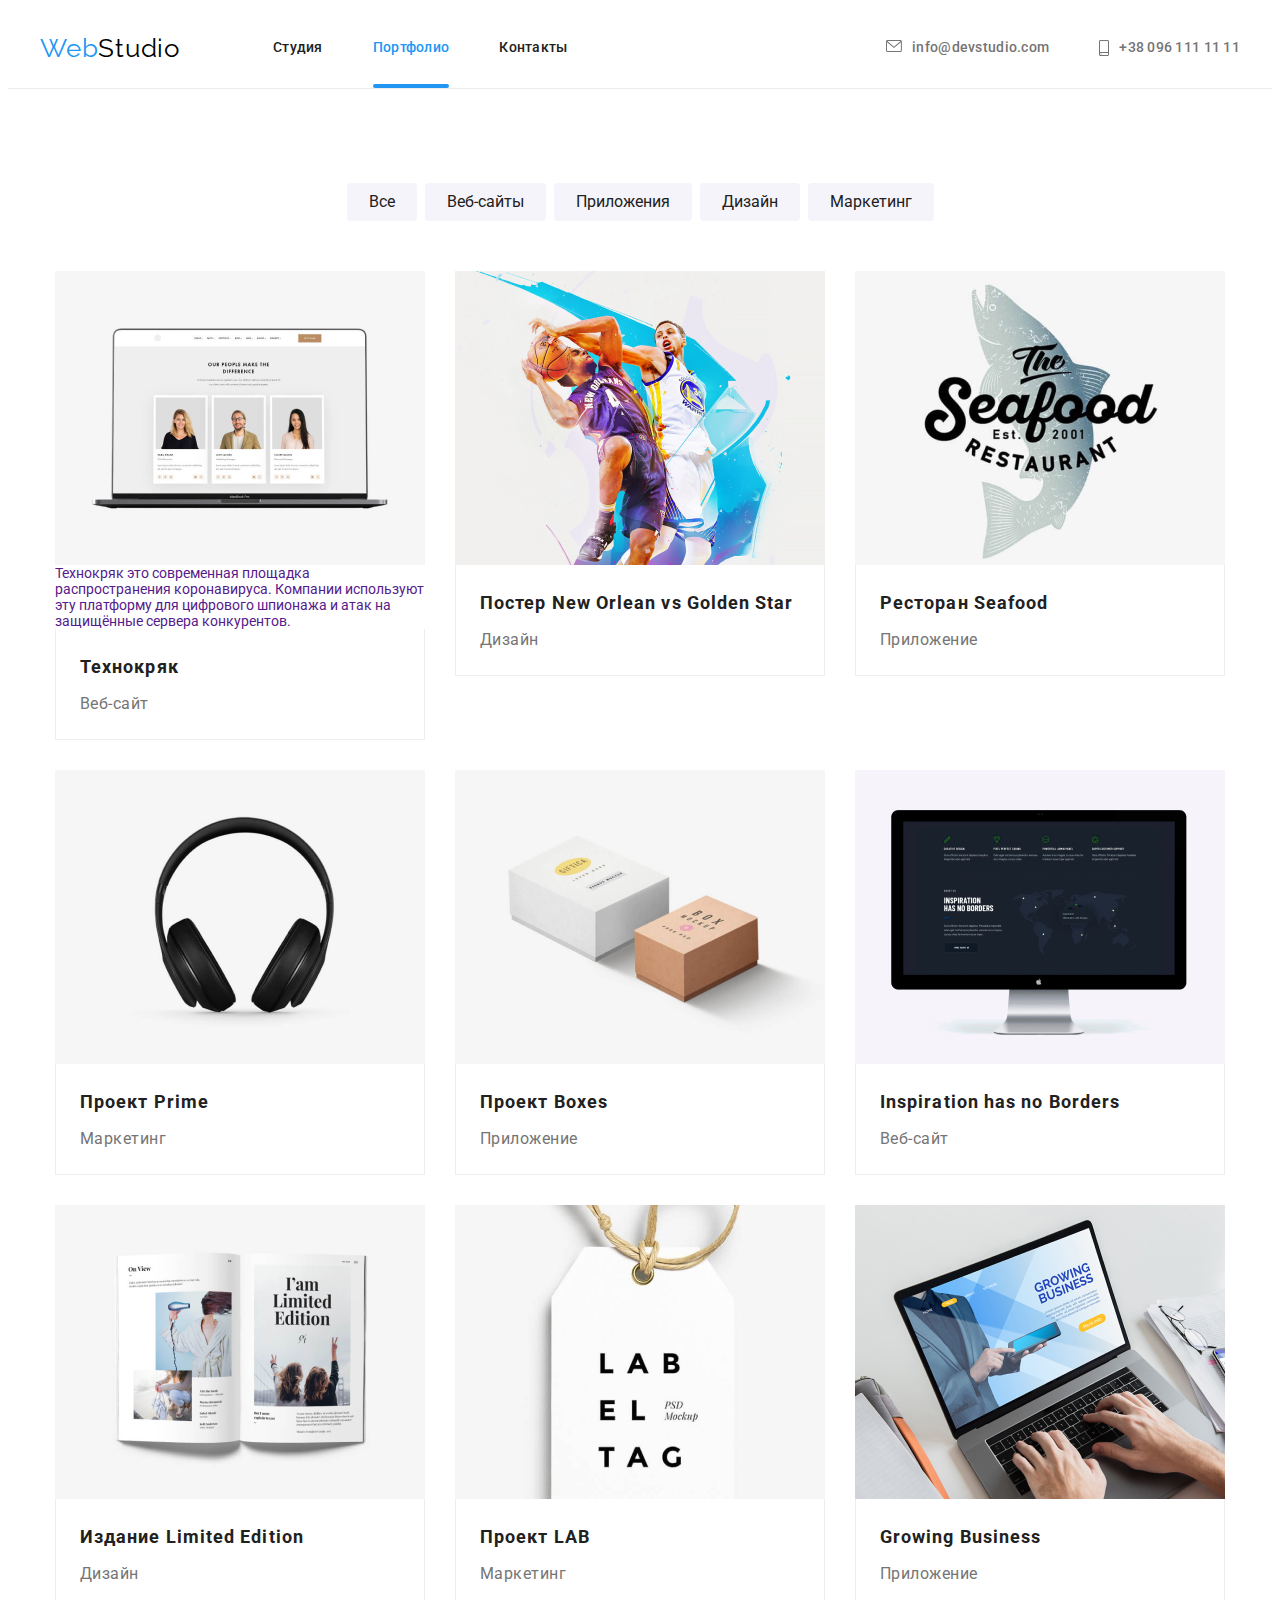
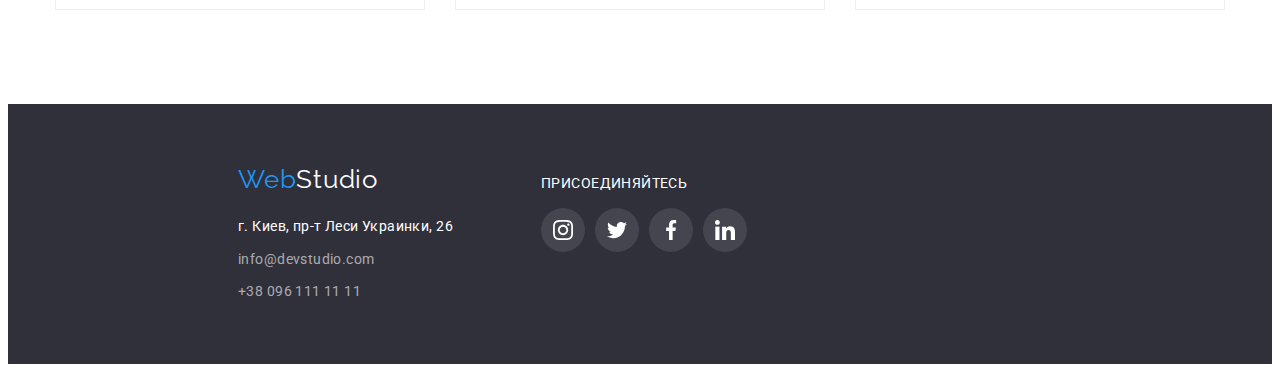
==== commit 24a50ecf: "добавляет новые елементы в коде" ====
--- a/portfolio.html
+++ b/portfolio.html
@@ -62,6 +62,10 @@
                         <li class="portfolio-item">
                             <a class="portfolio-link link" href="">
                                 <img src="./images/portfolio/techno.jpg" alt="Технокряк" width="370" height="295">
+                                <div class="portfolio-overlay">
+                                    <p class="portfolio-overlay-text">Технокряк это современная площадка распространения коронавируса. Компании используют эту платформу для цифрового
+                                    шпионажа и атак на защищённые сервера конкурентов.</p>
+                                </div>
                                     <div class="description">
                                         <h2 class="portfolio-title">Технокряк</h2>
                                         <p class="portfolio-p">Веб-сайт</p>
--- a/css/styles.css
+++ b/css/styles.css
@@ -143,6 +143,7 @@
 }
 
 .menu-link {
+  position: relative;
   display: block;
   font-family: var(--primary-font);
   font-weight: 500;
@@ -150,6 +151,35 @@
   letter-spacing: 0.02em;
   padding: 32px 0;
   color: var(--primary-text-color);
+  transition: color 250ms cubic-bezier(0.4, 0, 0.2, 1);
+}
+
+.navigation .menu-link:hover::after,
+.navigation .menu-link:focus::after {
+  content: "";
+  position: absolute;
+  width: 100%;
+  height: 4px;
+  display: block;
+  margin-top: 28px;
+  background-color: var(--accent-color);
+  border-radius: 2px;
+}
+
+.menu-link.current::after {
+  content: "";
+  position: absolute;
+  width: 100%;
+  height: 4px;
+  display: block;
+  margin-top: 28px;
+  background: var(--accent-color);
+  border-radius: 2px;
+}
+
+.navigation .menu-item:hover::after,
+.navigation .menu-item:focus::after {
+  transition: background-color 250ms cubic-bezier(0.4, 0, 0.2, 1);
 }
 
 .menu-item:not(:last-child) {
@@ -192,6 +222,8 @@
 .header-contact-links {
   display: flex;
   color: var(--secondary-text-color);
+
+  transition: color 250ms cubic-bezier(0.4, 0, 0.2, 1);
 }
 
 .header-contact-links:hover,
@@ -208,6 +240,7 @@
   font-family: inherit;
   font-size: var(--secondary-font-size);
   border-radius: 4px;
+  transition: color 250ms cubic-bezier(0.4, 0, 0.2, 1);
 }
 
 .button:hover,
@@ -271,6 +304,47 @@
   border: none;
 }
 
+.backdrop {
+  position: fixed;
+  left: 0px;
+  top: 0px;
+  width: 100%;
+  height: 100%;
+  background: rgba(0, 0, 0, 0.2);
+}
+
+.backdrop.is-hidden {
+  opacity: 0;
+  pointer-events: none;
+}
+
+.modal {
+  position: absolute;
+  display: flex;
+  top: 50%;
+  left: 50%;
+  width: 528px;
+  height: 581px;
+  transform: translate(-50%, -50%);
+
+  background: #ffffff;
+  box-shadow: 0px 1px 3px rgba(0, 0, 0, 0.12), 0px 1px 1px rgba(0, 0, 0, 0.14),
+    0px 2px 1px rgba(0, 0, 0, 0.2);
+  border-radius: 4px;
+}
+
+.modal-close {
+  position: absolute;
+  width: 30px;
+  height: 30px;
+  justify-self: end;
+  /* padding-top: 8px;
+  margin-left: 8px; */
+  border-radius: 50%;
+  background: #ffffff;
+  border: 1px solid rgba(0, 0, 0, 0.1);
+  box-sizing: border-box;
+}
 /* ======== END HERO SECTION ======== */
 
 /* ======== ADVANTAGE SECTION ======== */
@@ -342,7 +416,27 @@
 }
 
 .task-item {
+  position: relative;
   width: 370px;
+  z-index: -1;
+}
+
+.task-thumb {
+  position: absolute;
+  display: flex;
+  justify-content: center;
+  align-items: center;
+  width: 100%;
+  height: 70px;
+  bottom: 0;
+  background-color: rgba(47, 48, 58, 0.8);
+}
+
+.task-thumb-description {
+  line-height: 1.14;
+  letter-spacing: 0.03em;
+  text-transform: uppercase;
+  color: var(--h1-button-text-color);
 }
 
 /* ======== OUR TEAM SECTION ======== */
@@ -406,8 +500,6 @@
   align-items: center;
   justify-content: center;
   margin-top: 16px;
-  padding-left: 32px;
-  padding-right: 32px;
 }
 
 .social-list-item {
@@ -420,6 +512,8 @@
   width: 20px;
   height: 20px;
   fill: var(--icon-color);
+
+  transition: fill 250ms cubic-bezier(0.4, 0, 0.2, 1);
 }
 
 .social-list-link {
@@ -430,6 +524,8 @@
   height: 44px;
   border-radius: 50%;
   background-color: var(--h1-button-text-color);
+
+  transition: background-color 250ms cubic-bezier(0.4, 0, 0.2, 1);
 }
 
 .social-list-item:not(:last-child) {
@@ -480,10 +576,14 @@
   height: 92px;
   border: 1px solid var(--icon-color);
   border-radius: 4px;
+
+  transition: border-color 250ms cubic-bezier(0.4, 0, 0.2, 1);
 }
 
 .icon-link-clients {
   fill: var(--icon-color);
+
+  transition: fill 250ms cubic-bezier(0.4, 0, 0.2, 1);
 }
 
 .client-link:hover,
@@ -537,6 +637,8 @@
   letter-spacing: 0.03em;
   margin-top: 9px;
   color: var(--footer-contact-link-color);
+
+  transition: color 250ms cubic-bezier(0.4, 0, 0.2, 1);
 }
 
 .footer-contact-links:hover,
@@ -590,11 +692,15 @@
   background: var(--radio-button-section-background);
   border: none;
   color: var(--primary-text-color);
+
+  transition: color 250ms cubic-bezier(0.4, 0, 0.2, 1),
+    background-color 250ms cubic-bezier(0.4, 0, 0.2, 1),
+    box-shaddow 250ms cubic-bezier(0.4, 0, 0.2, 1);
 }
 
 .r-button:hover,
 .r-button:focus {
-  background: var(--accent-color);
+  background-color: var(--accent-color);
   color: var(--h1-button-text-color);
   box-shadow: 0px 3px 1px rgba(0, 0, 0, 0.1), 0px 1px 2px rgba(0, 0, 0, 0.08),
     0px 2px 2px rgba(0, 0, 0, 0.12);
@@ -626,9 +732,12 @@
 }
 
 .portfolio-item {
+  position: relative;
   width: 370px;
   margin-right: 30px;
   margin-bottom: 30px;
+
+  transition: box-shaddow 250ms cubic-bezier(0.4, 0, 0.2, 1);
 }
 
 .portfolio-item:nth-child(3n) {
@@ -663,16 +772,27 @@
 
 .portfolio-item:hover,
 .portfolio-item:focus {
-  background: var(--h1-button-text-color);
+  background-color: var(--h1-button-text-color);
   box-shadow: 0px 1px 1px rgba(0, 0, 0, 0.12), 0px 4px 4px rgba(0, 0, 0, 0.06),
     1px 4px 6px rgba(0, 0, 0, 0.16);
 }
 
-.portfolio-link:hover,
-.portfolio-link:focus {
-  background: var(--h1-button-text-color);
-  box-shadow: 0px 1px 1px rgba(0, 0, 0, 0.12), 0px 4px 4px rgba(0, 0, 0, 0.06),
-    1px 4px 6px rgba(0, 0, 0, 0.16);
-}
-
-/* ======== Portfolio section END ======== */
+.portfolio-item:hover::after {
+  content: "";
+  position: absolute;
+  top: 0;
+  bottom: 0;
+  width: 100%;
+  height: 294px;
+  background: rgba(33, 150, 243, 0.9);
+}
+
+/* .portfolio-item:hover::after,
+.portfolio-item:hover::after {
+  width: 100%;
+  height: 100%;
+  padding: 63px 24px;
+  background: rgba(33, 150, 243, 0.9);
+} */
+
+/* ======== Portfolio section END ======== */ ;
